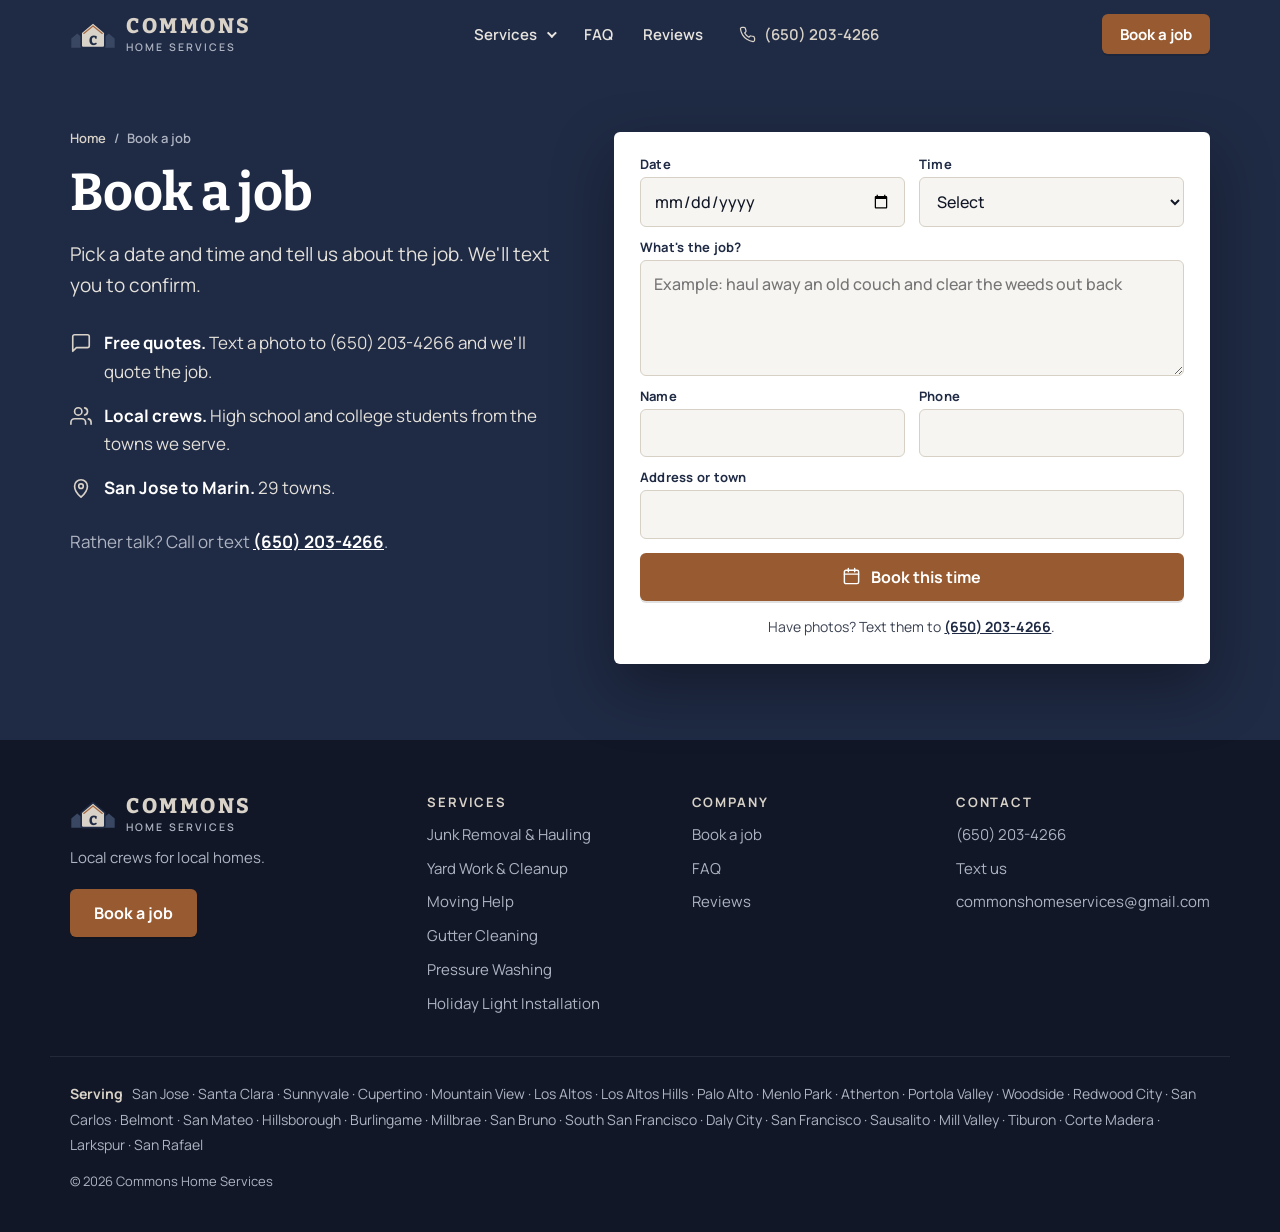
==== book.html @ 0aeca091 "Drop the East Bay line from the site Co-Authored-By: Claude Opus 5.5 <noreply@anthropic.com>" ====
<!doctype html>
<html lang="en">
<head>
<meta charset="utf-8">
<meta name="viewport" content="width=device-width, initial-scale=1">
<title>Book a Job | Commons Home Services</title>
<meta name="description" content="Book junk removal, yard work, moving help, gutter cleaning, pressure washing or holiday lights. Pick a date and time online.">
<link rel="canonical" href="https://commonshomeservices.com/book.html">
<link rel="icon" href="favicon.svg" type="image/svg+xml">
<meta property="og:type" content="website">
<meta property="og:title" content="Book a Job | Commons Home Services">
<meta property="og:description" content="Book junk removal, yard work, moving help, gutter cleaning, pressure washing or holiday lights. Pick a date and time online.">
<meta property="og:image" content="https://commonshomeservices.com/img/og.jpg">
<meta property="og:url" content="https://commonshomeservices.com/book.html">
<meta name="theme-color" content="#1F2A44">
<link rel="preconnect" href="https://fonts.googleapis.com">
<link rel="preconnect" href="https://fonts.gstatic.com" crossorigin>
<link rel="stylesheet" href="https://fonts.googleapis.com/css2?family=Bitter:wght@700;800&family=Manrope:wght@400;500;600;700&display=swap">
<link rel="stylesheet" href="styles.css">
<script>document.documentElement.classList.add('js');window.COMMONS={"web3forms_key": "7eeca234-f80f-404b-94c5-455190755da7", "booking_hours": [8, 18], "phone": "(650) 203-4266"};</script>
<script src="site.js" defer></script>
</head>
<body>
<a class="skip" href="#main">Skip to content</a>
<header class="site-header">
  <div class="wrap bar">
    <a class="brand" href="index.html" aria-label="Commons Home Services, home"><svg class="logo-mark" viewBox="0 0 140 100" aria-hidden="true"><path d="M4 90 L4 62 L22 47 L40 62 L40 90 Z M100 90 L100 62 L118 47 L136 62 L136 90 Z" fill="#3A4763"/><path d="M34 44 L70 14 L106 44 L106 84 Q106 90 100 90 L40 90 Q34 90 34 84 Z" fill="#D8D2C8" stroke="#1F2A44" stroke-width="5" stroke-linejoin="round"/><path d="M42 47 L70 24 L98 47" fill="none" stroke="#A8683E" stroke-width="3.5" stroke-linejoin="round" stroke-linecap="round"/><text x="70" y="83" text-anchor="middle" font-family="Bitter,Georgia,serif" font-weight="800" font-size="40" fill="#1F2A44">C</text></svg><span class="brand-text"><b>COMMONS</b><small>Home Services</small></span></a>
    <nav class="nav" id="nav" aria-label="Main">
      <div class="nav-drop">
        <button class="nav-link" aria-expanded="false" aria-controls="svc-menu">Services <span class="caret"></span></button>
        <div class="drop-menu" id="svc-menu"><a href="junk-removal.html"><svg class="ico" viewBox="0 0 24 24" fill="none" stroke="currentColor" stroke-width="1.8" stroke-linecap="round" stroke-linejoin="round" aria-hidden="true"><path d="M1 4h13v11H1zM14 8h4.5L22 11.5V15h-8z"/><circle cx="5.5" cy="17.5" r="2"/><circle cx="17.5" cy="17.5" r="2"/></svg>Junk Removal &amp; Hauling</a><a href="yard-work.html"><svg class="ico" viewBox="0 0 24 24" fill="none" stroke="currentColor" stroke-width="1.8" stroke-linecap="round" stroke-linejoin="round" aria-hidden="true"><path d="M11 20A7 7 0 0 1 4 13c0-5 4-9 16-9 0 12-4 16-9 16z"/><path d="M4 20c4-6 8-9 13-11"/></svg>Yard Work &amp; Cleanup</a><a href="moving-help.html"><svg class="ico" viewBox="0 0 24 24" fill="none" stroke="currentColor" stroke-width="1.8" stroke-linecap="round" stroke-linejoin="round" aria-hidden="true"><path d="M21 8 12 3 3 8v8l9 5 9-5z"/><path d="m3 8 9 5 9-5M12 13v8"/></svg>Moving Help</a><a href="gutter-cleaning.html"><svg class="ico" viewBox="0 0 24 24" fill="none" stroke="currentColor" stroke-width="1.8" stroke-linecap="round" stroke-linejoin="round" aria-hidden="true"><path d="M3 11 12 4l9 7"/><path d="M5 10v10h14V10"/><path d="M2 11h20"/></svg>Gutter Cleaning</a><a href="pressure-washing.html"><svg class="ico" viewBox="0 0 24 24" fill="none" stroke="currentColor" stroke-width="1.8" stroke-linecap="round" stroke-linejoin="round" aria-hidden="true"><path d="M12 3s6 6.5 6 11a6 6 0 0 1-12 0c0-4.5 6-11 6-11z"/></svg>Pressure Washing</a><a href="holiday-lights.html"><svg class="ico" viewBox="0 0 24 24" fill="none" stroke="currentColor" stroke-width="1.8" stroke-linecap="round" stroke-linejoin="round" aria-hidden="true"><path d="M2 5c5 4 15 4 20 0"/><path d="M6 7.5v2.5M12 8.5v2.5M18 7.5v2.5"/><path d="M5 12.5a1 1 0 0 0 2 0l-1-2.5zM11 13.5a1 1 0 0 0 2 0l-1-2.5zM17 12.5a1 1 0 0 0 2 0l-1-2.5z"/></svg>Holiday Light Installation</a></div>
      </div>
      <a class="nav-link" href="faq.html">FAQ</a>
      <a class="nav-link" href="index.html#reviews">Reviews</a>
      <a class="nav-link nav-phone" href="tel:+16502034266"><svg class="ico" viewBox="0 0 24 24" fill="none" stroke="currentColor" stroke-width="1.8" stroke-linecap="round" stroke-linejoin="round" aria-hidden="true"><path d="M22 16.9v3a2 2 0 0 1-2.2 2 19.8 19.8 0 0 1-8.6-3.1 19.5 19.5 0 0 1-6-6A19.8 19.8 0 0 1 2.1 4.2 2 2 0 0 1 4.1 2h3a2 2 0 0 1 2 1.7c.1.9.4 1.8.7 2.7a2 2 0 0 1-.5 2.1L8 9.8a16 16 0 0 0 6 6l1.3-1.3a2 2 0 0 1 2.1-.4c.9.3 1.8.6 2.7.7a2 2 0 0 1 1.7 2z"/></svg>(650) 203-4266</a>
    </nav>
    <div class="bar-actions">
      <a class="btn btn-primary btn-sm" href="book.html">Book a job</a>
      <button class="menu-btn" aria-label="Menu" aria-expanded="false" aria-controls="nav"><svg class="ico" viewBox="0 0 24 24" fill="none" stroke="currentColor" stroke-width="1.8" stroke-linecap="round" stroke-linejoin="round" aria-hidden="true"><path d="M3 6h18M3 12h18M3 18h18"/></svg></button>
    </div>
  </div>
</header>
<main id="main">

<section class="page-hero book-hero">
  <div class="wrap book-grid">
    <div class="reveal">
      <nav class="crumbs" aria-label="Breadcrumb"><a href="index.html">Home</a><span>/</span><span>Book a job</span></nav>
      <h1>Book a job</h1>
      <p class="lede">Pick a date and time and tell us about the job. We'll text you to confirm.</p>
      <ul class="book-points">
        <li><svg class="ico" viewBox="0 0 24 24" fill="none" stroke="currentColor" stroke-width="1.8" stroke-linecap="round" stroke-linejoin="round" aria-hidden="true"><path d="M21 15a2 2 0 0 1-2 2H7l-4 4V5a2 2 0 0 1 2-2h14a2 2 0 0 1 2 2z"/></svg><span><b>Free quotes.</b> Text a photo to (650) 203-4266 and we'll quote the job.</span></li>
        <li><svg class="ico" viewBox="0 0 24 24" fill="none" stroke="currentColor" stroke-width="1.8" stroke-linecap="round" stroke-linejoin="round" aria-hidden="true"><path d="M17 21v-2a4 4 0 0 0-4-4H5a4 4 0 0 0-4 4v2"/><circle cx="9" cy="7" r="4"/><path d="M23 21v-2a4 4 0 0 0-3-3.9M16 3.1a4 4 0 0 1 0 7.8"/></svg><span><b>Local crews.</b> High school and college students from the towns we serve.</span></li>
        <li><svg class="ico" viewBox="0 0 24 24" fill="none" stroke="currentColor" stroke-width="1.8" stroke-linecap="round" stroke-linejoin="round" aria-hidden="true"><path d="M12 22s7-6.2 7-12a7 7 0 0 0-14 0c0 5.8 7 12 7 12z"/><circle cx="12" cy="10" r="2.5"/></svg><span><b>San Jose to Marin.</b> 29 towns.</span></li>
      </ul>
      <p class="book-call">Rather talk? Call or text <a href="tel:+16502034266">(650) 203-4266</a>.</p>
    </div>
    <div class="hero-form reveal"><form class="book-form" novalidate>
  
  <input type="hidden" name="service" value="">
  <input type="checkbox" name="botcheck" class="hp" tabindex="-1" autocomplete="off" aria-hidden="true">
  <div class="row two">
    <label><span>Date</span><input type="date" name="date" required></label>
    <label><span>Time</span><select name="time" required><option value="">Select</option></select></label>
  </div>
  <label><span>What's the job?</span><textarea name="job" rows="4" required placeholder="Example: haul away an old couch and clear the weeds out back"></textarea></label>
  <div class="row two">
    <label><span>Name</span><input name="name" autocomplete="name" required></label>
    <label><span>Phone</span><input type="tel" name="phone" autocomplete="tel" inputmode="tel" required></label>
  </div>
  <label><span>Address or town</span><input name="address" autocomplete="street-address" required></label>
  <button class="btn btn-primary btn-block" type="submit"><svg class="ico" viewBox="0 0 24 24" fill="none" stroke="currentColor" stroke-width="1.8" stroke-linecap="round" stroke-linejoin="round" aria-hidden="true"><rect x="3" y="4" width="18" height="17" rx="2"/><path d="M3 9h18M8 2v4M16 2v4"/></svg>Book this time</button>
  <p class="form-note">Have photos? Text them to <a href="sms:+16502034266">(650) 203-4266</a>.</p>
  <div class="form-status" role="status" aria-live="polite"></div>
</form></div>
  </div>
</section>
</main>
<footer class="site-footer">
  <div class="wrap foot-grid">
    <div class="foot-brand">
      <a class="brand" href="index.html"><svg class="logo-mark" viewBox="0 0 140 100" aria-hidden="true"><path d="M4 90 L4 62 L22 47 L40 62 L40 90 Z M100 90 L100 62 L118 47 L136 62 L136 90 Z" fill="#3A4763"/><path d="M34 44 L70 14 L106 44 L106 84 Q106 90 100 90 L40 90 Q34 90 34 84 Z" fill="#D8D2C8" stroke="#1F2A44" stroke-width="5" stroke-linejoin="round"/><path d="M42 47 L70 24 L98 47" fill="none" stroke="#A8683E" stroke-width="3.5" stroke-linejoin="round" stroke-linecap="round"/><text x="70" y="83" text-anchor="middle" font-family="Bitter,Georgia,serif" font-weight="800" font-size="40" fill="#1F2A44">C</text></svg><span class="brand-text"><b>COMMONS</b><small>Home Services</small></span></a>
      <p>Local crews for local homes.</p>
      <a class="btn btn-primary" href="book.html">Book a job</a>
    </div>
    <div><h3>Services</h3><ul><li><a href="junk-removal.html">Junk Removal &amp; Hauling</a></li><li><a href="yard-work.html">Yard Work &amp; Cleanup</a></li><li><a href="moving-help.html">Moving Help</a></li><li><a href="gutter-cleaning.html">Gutter Cleaning</a></li><li><a href="pressure-washing.html">Pressure Washing</a></li><li><a href="holiday-lights.html">Holiday Light Installation</a></li></ul></div>
    <div><h3>Company</h3><ul><li><a href="book.html">Book a job</a></li><li><a href="faq.html">FAQ</a></li><li><a href="index.html#reviews">Reviews</a></li></ul></div>
    <div><h3>Contact</h3><ul><li><a href="tel:+16502034266">(650) 203-4266</a></li><li><a href="sms:+16502034266">Text us</a></li><li><a href="mailto:commonshomeservices@gmail.com">commonshomeservices@gmail.com</a></li></ul></div>
  </div>
  <div class="wrap foot-towns"><span>Serving</span> San Jose · Santa Clara · Sunnyvale · Cupertino · Mountain View · Los Altos · Los Altos Hills · Palo Alto · Menlo Park · Atherton · Portola Valley · Woodside · Redwood City · San Carlos · Belmont · San Mateo · Hillsborough · Burlingame · Millbrae · San Bruno · South San Francisco · Daly City · San Francisco · Sausalito · Mill Valley · Tiburon · Corte Madera · Larkspur · San Rafael</div>
  <div class="wrap foot-legal">© 2026 Commons Home Services</div>
</footer>
<nav class="dock" aria-label="Book or call">
  <a class="btn btn-primary" href="book.html"><svg class="ico" viewBox="0 0 24 24" fill="none" stroke="currentColor" stroke-width="1.8" stroke-linecap="round" stroke-linejoin="round" aria-hidden="true"><rect x="3" y="4" width="18" height="17" rx="2"/><path d="M3 9h18M8 2v4M16 2v4"/></svg>Book a job</a>
  <a class="btn btn-quiet" href="tel:+16502034266" aria-label="Call (650) 203-4266"><svg class="ico" viewBox="0 0 24 24" fill="none" stroke="currentColor" stroke-width="1.8" stroke-linecap="round" stroke-linejoin="round" aria-hidden="true"><path d="M22 16.9v3a2 2 0 0 1-2.2 2 19.8 19.8 0 0 1-8.6-3.1 19.5 19.5 0 0 1-6-6A19.8 19.8 0 0 1 2.1 4.2 2 2 0 0 1 4.1 2h3a2 2 0 0 1 2 1.7c.1.9.4 1.8.7 2.7a2 2 0 0 1-.5 2.1L8 9.8a16 16 0 0 0 6 6l1.3-1.3a2 2 0 0 1 2.1-.4c.9.3 1.8.6 2.7.7a2 2 0 0 1 1.7 2z"/></svg>Call</a>
</nav>
</body>
</html>
---- styles.css ----
/* Commons Home Services. Brand: navy #1F2A44, stone #D8D2C8, copper #A8683E, ink #111726.
   Copper is reserved for the booking button; everything else stays navy/stone/neutral. */
:root{
  --navy:#1F2A44; --navy-2:#283553; --slate:#3A4763; --stone:#D8D2C8; --stone-2:#EAE6DF;
  --copper:#A8683E; --cta:#985B31; --cta-hover:#844D27; --ink:#111726; --body:#3B4252;
  --mist:#AEB4C2; --paper:#F7F5F1; --line:#E3DED5; --white:#fff;
  --serif:"Bitter",Georgia,serif; --sans:"Manrope",system-ui,-apple-system,"Segoe UI",sans-serif;
  --r:6px; --shadow:0 1px 2px rgba(17,23,38,.06),0 8px 24px rgba(17,23,38,.08);
  --ease:cubic-bezier(.2,.7,.2,1);
}
*{box-sizing:border-box}
html{scroll-behavior:smooth;scroll-padding-top:84px}
body{margin:0;background:var(--paper);color:var(--ink);font:400 17px/1.65 var(--sans);-webkit-font-smoothing:antialiased;text-rendering:optimizeLegibility}
img{max-width:100%;display:block}
a{color:inherit}
h1,h2,h3{font-family:var(--serif);font-weight:700;line-height:1.15;margin:0;letter-spacing:-.01em}
h2{font-size:clamp(28px,4vw,40px);color:var(--navy)}
h3{font-size:19px}
p{margin:0}
.wrap{max-width:1180px;margin:0 auto;padding:0 20px}
.skip{position:absolute;left:-999px;top:8px;background:var(--white);padding:8px 12px;z-index:100}
.skip:focus{left:8px}
:focus-visible{outline:3px solid var(--copper);outline-offset:2px}
.eyebrow{font:700 12px/1 var(--sans);letter-spacing:.16em;text-transform:uppercase;color:var(--slate);margin-bottom:12px}
.center{text-align:center;margin-top:40px}
.ico{width:22px;height:22px;flex:none}

/* ---------- buttons ---------- */
.btn{white-space:nowrap;display:inline-flex;align-items:center;justify-content:center;gap:10px;min-height:48px;padding:0 22px;border-radius:var(--r);
  font:700 16px/1 var(--sans);text-decoration:none;border:2px solid transparent;cursor:pointer;
  transition:background .2s var(--ease),transform .2s var(--ease),box-shadow .2s var(--ease),border-color .2s}
.btn .ico{width:19px;height:19px}
.btn-primary{background:var(--cta);color:var(--white);box-shadow:0 2px 0 rgba(0,0,0,.12)}
.btn-primary:hover{background:var(--cta-hover);transform:translateY(-1px);box-shadow:0 6px 16px rgba(152,91,49,.35)}
.btn-primary:active{transform:none}
.btn-ghost{color:var(--white);border-color:rgba(255,255,255,.55)}
.btn-ghost:hover{background:rgba(255,255,255,.1);border-color:var(--white)}
.btn-outline{color:var(--navy);border-color:var(--navy);background:transparent}
.btn-outline:hover{background:var(--navy);color:var(--white)}
.btn-quiet{background:var(--navy-2);color:var(--white)}
.btn-sm{min-height:40px;padding:0 16px;font-size:15px}
.btn-lg{min-height:54px;padding:0 26px;font-size:17px}
.btn-block{width:100%}

/* ---------- header ---------- */
.site-header{position:sticky;top:0;z-index:50;background:var(--navy);transition:box-shadow .3s}
.site-header.scrolled{box-shadow:0 6px 20px rgba(0,0,0,.25)}
.bar{display:flex;align-items:center;justify-content:space-between;height:68px;gap:16px}
.brand{display:flex;align-items:center;gap:10px;text-decoration:none;color:var(--stone)}
.logo-mark{width:46px;height:33px;flex:none}
.brand-text b{display:block;font:800 21px/1 var(--serif);letter-spacing:.12em}
.brand-text small{display:block;font:600 10.5px/1 var(--sans);letter-spacing:.2em;text-transform:uppercase;color:var(--mist);margin-top:5px}
.nav{display:none}
.bar-actions{display:flex;align-items:center;gap:10px}
.menu-btn{display:grid;place-items:center;width:42px;height:42px;border-radius:var(--r);border:1px solid rgba(255,255,255,.25);background:transparent;color:var(--white);cursor:pointer}
.nav.open{display:flex;flex-direction:column;position:absolute;top:68px;left:0;right:0;background:var(--navy);padding:8px 20px 20px;border-top:1px solid rgba(255,255,255,.1);box-shadow:0 12px 24px rgba(0,0,0,.3)}
.nav-link{display:flex;align-items:center;gap:8px;color:#E8E5DF;text-decoration:none;font:600 15px/1 var(--sans);padding:14px 4px;background:none;border:0;cursor:pointer;width:100%;text-align:left}
.nav-link:hover{color:var(--white)}
.nav-phone .ico{width:17px;height:17px}
.caret{width:7px;height:7px;border-right:2px solid currentColor;border-bottom:2px solid currentColor;transform:rotate(45deg) translateY(-2px);margin-left:2px;transition:transform .2s}
.nav-drop{position:relative}
.drop-menu{display:none;padding:0 0 8px 8px}
.nav-drop.open .drop-menu{display:grid}
.nav-drop.open .caret{transform:rotate(-135deg) translateY(-1px)}
.drop-menu a{display:flex;align-items:center;gap:10px;color:#E8E5DF;text-decoration:none;font:500 15px/1.2 var(--sans);padding:10px 6px;border-radius:var(--r)}
.drop-menu a:hover{background:rgba(255,255,255,.08);color:var(--white)}
.drop-menu .ico{width:18px;height:18px;color:var(--stone)}

/* ---------- hero ---------- */
.hero{position:relative;color:var(--white);overflow:hidden;background:var(--navy)}
.hero-bg{position:absolute;inset:0}
.hero-bg img{position:absolute;inset:0;width:100%;height:100%;object-fit:cover;opacity:0;transform:scale(1.06);transition:opacity 1.4s ease}
.hero-bg img.on{opacity:1;animation:kb 9s linear forwards}
@keyframes kb{from{transform:scale(1.06)}to{transform:scale(1)}}
.hero::after{content:"";position:absolute;inset:0;background:linear-gradient(100deg,rgba(17,23,38,.94) 0%,rgba(31,42,68,.86) 45%,rgba(31,42,68,.55) 100%)}
.hero-grid{position:relative;z-index:1;display:grid;gap:36px;padding-top:48px;padding-bottom:56px}
.hero .eyebrow{color:#D9A47E}
.hero h1{font-size:clamp(36px,6vw,58px);color:var(--white);max-width:13em}
.hero .lede{font-size:19px;color:#E4E1DA;margin-top:18px;max-width:32em}
.hero-actions{display:flex;flex-wrap:wrap;gap:12px;margin-top:30px}

/* ---------- booking form ---------- */
.book-form{background:var(--white);color:var(--ink);border-radius:var(--r);padding:26px;box-shadow:0 24px 60px rgba(0,0,0,.35);display:grid;gap:14px}
.form-head h2{font-size:26px}
.form-head p{color:var(--body);font-size:15px;margin-top:6px}
.book-form label{display:grid;gap:6px}
.book-form label span{font:700 13px/1 var(--sans);color:var(--navy);letter-spacing:.02em}
.book-form input,.book-form select,.book-form textarea{width:100%;font:500 16px/1.4 var(--sans);color:var(--ink);background:var(--paper);border:1px solid #D6D0C5;border-radius:var(--r);padding:12px 13px;transition:border-color .2s,box-shadow .2s,background .2s}
.book-form textarea{resize:vertical;min-height:104px}
.book-form input:focus,.book-form select:focus,.book-form textarea:focus{outline:none;border-color:var(--navy);background:var(--white);box-shadow:0 0 0 3px rgba(31,42,68,.12)}
.book-form .invalid{border-color:#B3261E;background:#FFF7F6}
.row.two{display:grid;gap:14px;grid-template-columns:1fr 1fr}
.hp{position:absolute;left:-9999px;opacity:0}
.form-note{font-size:14px;color:var(--body);text-align:center}
.form-note a{color:var(--navy);font-weight:700}
.form-status:empty{display:none}
.form-status{border-radius:var(--r);padding:14px 16px;font-size:15px;line-height:1.5}
.form-status.ok{background:#EAF3EC;color:#1E4D2B;border:1px solid #BFD9C6}
.form-status.err{background:#FBEFEE;color:#7A1E17;border:1px solid #EBC3BF}
.form-status a{font-weight:700;color:inherit}
.book-form.sent > :not(.form-status):not(.form-head){display:none}
.book-form button[disabled]{opacity:.7;cursor:progress}

/* ---------- trust bar ---------- */
.trust{background:var(--navy-2);color:#E8E5DF;border-top:1px solid rgba(255,255,255,.08)}
.trust-list{list-style:none;margin:0 auto;display:grid;grid-template-columns:1fr 1fr;gap:14px 20px;padding-top:20px;padding-bottom:20px}
.trust-list li{display:flex;align-items:center;gap:10px;font:600 15px/1.3 var(--sans)}
.trust-list .ico{color:var(--stone)}

/* ---------- sections ---------- */
.sec{padding:72px 0}
.sec-alt{background:var(--white);border-top:1px solid var(--line);border-bottom:1px solid var(--line)}
.sec-head{margin-bottom:36px;display:flex;flex-direction:column}
.link-arrow{display:inline-flex;align-items:center;gap:6px;margin-top:14px;font-weight:700;color:var(--navy);text-decoration:none}
.link-arrow .arr,.more .arr{width:18px;height:18px;transition:transform .25s var(--ease)}
.link-arrow:hover .arr{transform:translateX(4px)}

/* services */
.svc-grid{display:grid;gap:16px}
.svc-card{position:relative;display:flex;flex-direction:column;gap:10px;background:var(--white);border:1px solid var(--line);border-radius:var(--r);padding:26px;text-decoration:none;transition:transform .3s var(--ease),box-shadow .3s var(--ease),border-color .3s}
.svc-card::before{content:"";position:absolute;left:0;top:0;bottom:0;width:3px;background:var(--navy);transform:scaleY(0);transform-origin:top;transition:transform .35s var(--ease);border-radius:var(--r) 0 0 var(--r)}
.svc-card:hover{transform:translateY(-4px);box-shadow:var(--shadow);border-color:#D3CCBF}
.svc-card:hover::before{transform:scaleY(1)}
.svc-ico{display:grid;place-items:center;width:48px;height:48px;border-radius:var(--r);background:var(--stone-2);color:var(--navy);margin-bottom:4px}
.svc-ico .ico{width:24px;height:24px}
.svc-card h3{color:var(--navy);font-size:20px}
.svc-card p{color:var(--body);font-size:15.5px;flex:1}
.more{display:inline-flex;align-items:center;gap:6px;font:700 14px/1 var(--sans);color:var(--navy);margin-top:6px}
.svc-card:hover .more .arr{transform:translateX(4px)}
.dont-line{margin-top:24px;font-size:15px;color:var(--body);padding:14px 18px;background:var(--white);border:1px solid var(--line);border-radius:var(--r)}
.dont-line strong{color:var(--navy)}

/* steps */
.steps{list-style:none;margin:0;padding:0;display:grid;gap:16px}
.steps li{position:relative;background:var(--paper);border:1px solid var(--line);border-radius:var(--r);padding:26px}
.steps .ico{width:28px;height:28px;color:var(--navy)}
.step-n{position:absolute;top:20px;right:22px;font:800 40px/1 var(--serif);color:var(--stone)}
.steps h3{color:var(--navy);margin:16px 0 6px}
.steps p{color:var(--body);font-size:15.5px}

/* carousel */
.carousel{position:relative}
.track{display:flex;gap:16px;overflow-x:auto;scroll-snap-type:x mandatory;scroll-behavior:smooth;scrollbar-width:none;-webkit-overflow-scrolling:touch;outline:none}
.track::-webkit-scrollbar{display:none}
.slide{flex:0 0 86%;margin:0;scroll-snap-align:start;background:var(--white);border:1px solid var(--line);border-radius:var(--r);overflow:hidden}
.slide img{width:100%;height:auto;aspect-ratio:4/3;object-fit:cover;transition:transform .8s var(--ease)}
.slide:hover img{transform:scale(1.03)}
.slide figcaption{padding:12px 16px;font:600 14px/1.3 var(--sans);color:var(--slate)}
.carousel.fits .car-ctrl{display:none}
.car-ctrl{display:flex;align-items:center;justify-content:center;gap:16px;margin-top:20px}
.car-btn{display:grid;place-items:center;width:44px;height:44px;border-radius:50%;border:1px solid var(--line);background:var(--white);color:var(--navy);cursor:pointer;transition:background .2s,color .2s}
.car-btn svg{width:20px;height:20px}
.car-btn:hover{background:var(--navy);color:var(--white)}
.dots{display:flex;gap:8px}
.dots button{width:8px;height:8px;border-radius:999px;border:0;padding:0;background:#CFC8BC;cursor:pointer;transition:width .3s var(--ease),background .3s}
.dots button.on{width:26px;background:var(--navy)}

/* about */
.about{background:var(--stone)}
.about-grid{display:grid;gap:20px}
.about p{font-size:18px;color:#2A3142}
.about p + p{margin-top:14px}

/* area */
.area{padding:72px 0 64px}
.area .sec-head{margin-bottom:28px}
.marquee{overflow:hidden;border-top:1px solid var(--line);border-bottom:1px solid var(--line);background:var(--white);padding:18px 0}
.marquee-track{display:flex;width:max-content;animation:marq 105s linear infinite}
.marquee:hover .marquee-track{animation-play-state:paused}
.marquee span{font:700 clamp(22px,3vw,32px)/1 var(--serif);color:var(--navy);padding:0 26px;white-space:nowrap;display:flex;align-items:center}
.marquee span::after{content:"";width:8px;height:8px;background:var(--copper);border-radius:50%;margin-left:52px}
@keyframes marq{to{transform:translateX(-50%)}}
.town-list{list-style:none;display:grid;grid-template-columns:1fr 1fr;gap:10px 20px;margin-top:28px}
.town-list li{display:flex;align-items:center;gap:8px;font-weight:600;font-size:15px;color:var(--navy)}
.town-list .ico{width:17px;height:17px;color:var(--slate)}

/* faq */
.faq{display:grid;gap:10px}
.faq details{background:var(--white);border:1px solid var(--line);border-radius:var(--r);overflow:hidden}
.sec-alt .faq details{background:var(--paper)}
.faq summary{list-style:none;cursor:pointer;display:flex;justify-content:space-between;align-items:center;gap:16px;padding:18px 20px;font:700 16.5px/1.35 var(--sans);color:var(--navy)}
.faq summary::-webkit-details-marker{display:none}
.plus{position:relative;width:14px;height:14px;flex:none}
.plus::before,.plus::after{content:"";position:absolute;left:0;top:6px;width:14px;height:2px;background:var(--navy);transition:transform .3s var(--ease)}
.plus::after{transform:rotate(90deg)}
details[open] .plus::after{transform:rotate(0)}
.faq details p{padding:0 20px 18px;color:var(--body)}
.faq-page{display:grid;gap:48px;max-width:860px}
.faq-group h2{font-size:26px;margin-bottom:16px}

/* cta band */
.cta-band{background:var(--navy);color:var(--white);padding:56px 0;position:relative;overflow:hidden}
.cta-band::before{content:"";position:absolute;right:-80px;top:-120px;width:360px;height:360px;border-radius:50%;border:60px solid rgba(216,210,200,.06)}
.cta-inner{position:relative;display:grid;gap:24px}
.cta-band h2{color:var(--white)}
.cta-band p{color:#D5D2CB;margin-top:8px;font-size:18px}
.cta-actions{display:flex;flex-direction:column;align-items:flex-start;gap:12px}
.cta-phone{color:var(--stone);font-weight:600;text-decoration:none}
.cta-phone:hover{text-decoration:underline}

/* reviews */
.reviews{background:var(--white);border-top:1px solid var(--line);padding:48px 0}
.reviews-inner{display:grid;gap:20px;align-items:center}
.reviews h2{font-size:28px}
.reviews p{color:var(--body);margin-top:4px}
.r-badge{display:grid;place-items:center;width:52px;height:52px;border-radius:50%;background:var(--stone-2);color:var(--navy)}
.r-badge .ico{width:24px;height:24px}

/* page hero (service / book / faq) */
.page-hero{background:var(--navy);color:var(--white);padding:44px 0 56px}
.page-hero-grid{display:grid;gap:28px;align-items:center}
.page-hero h1{font-size:clamp(34px,5vw,52px);color:var(--white);max-width:14em}
.page-hero .lede{font-size:19px;color:#E4E1DA;margin-top:16px;max-width:34em}
.page-hero .lede a{color:var(--white)}
.crumbs{display:flex;flex-wrap:wrap;gap:8px;font:600 13px/1 var(--sans);color:var(--mist);margin-bottom:18px}
.crumbs a{color:var(--stone);text-decoration:none}
.crumbs a:hover{text-decoration:underline}
.page-hero-ico{display:none}
.big-ico{width:200px;height:200px;color:rgba(216,210,200,.22);stroke-width:1}
.season{display:inline-flex;align-items:center;gap:10px;margin-top:22px;background:rgba(168,104,62,.18);border:1px solid rgba(217,164,126,.45);color:#F1D7C3;padding:10px 14px;border-radius:var(--r);font-weight:600;font-size:15px}
.incl-grid{display:grid;gap:28px;align-items:start}
.checks{list-style:none;margin:20px 0 0;padding:0;display:grid;gap:12px}
.checks li{display:flex;align-items:center;gap:12px;font-weight:600;color:var(--ink)}
.checks .ico{width:22px;height:22px;padding:3px;border-radius:50%;background:var(--navy);color:var(--white);stroke-width:2.6}
.dont-box{background:var(--white);border:1px solid var(--line);border-radius:var(--r);padding:24px}
.dont-box h3{color:var(--navy);margin-bottom:14px}
.dont-box ul{list-style:none;margin:0;padding:0;display:grid;gap:10px}
.dont-box li{display:flex;align-items:center;gap:10px;color:var(--body)}
.dont-box .ico{width:18px;height:18px;color:#9A3B30}
.other-svc{padding-top:56px}
.other-svc h2{font-size:24px;margin-bottom:18px}
.other-grid{display:grid;grid-template-columns:1fr;gap:10px}
.other-grid a{display:flex;align-items:center;gap:12px;padding:16px 18px;background:var(--white);border:1px solid var(--line);border-radius:var(--r);text-decoration:none;font-weight:700;color:var(--navy);transition:border-color .2s,transform .25s var(--ease)}
.other-grid a:hover{border-color:var(--navy);transform:translateY(-2px)}

/* book page */
.book-hero{padding-bottom:72px}
.book-grid{display:grid;gap:32px;align-items:start}
.book-points{list-style:none;padding:0;margin:28px 0 0;display:grid;gap:16px}
.book-points li{display:flex;gap:12px;color:#E4E1DA}
.book-points .ico{color:var(--stone);margin-top:3px}
.book-points b{color:var(--white)}
.book-call{margin-top:26px;color:var(--mist)}
.book-call a{color:var(--white);font-weight:700}

/* footer */
.site-footer{background:var(--ink);color:var(--mist);padding:56px 0 110px;font-size:15px}
.foot-grid{display:grid;gap:32px}
.foot-brand p{margin:14px 0 18px;color:var(--mist)}
.site-footer h3{font:700 13px/1 var(--sans);letter-spacing:.14em;text-transform:uppercase;color:var(--stone);margin-bottom:14px}
.site-footer ul{list-style:none;margin:0;padding:0;display:grid;gap:9px}
.site-footer a{text-decoration:none}
.site-footer ul a:hover{color:var(--white)}
.foot-towns{margin-top:40px;padding-top:24px;border-top:1px solid rgba(255,255,255,.08);font-size:14px;line-height:1.8}
.foot-towns span{color:var(--stone);font-weight:700;margin-right:6px}
.foot-legal{margin-top:14px;font-size:13px}

@media (max-width:400px){
  .logo-mark{width:38px;height:27px}
  .brand-text b{font-size:17px}
  .brand-text small{font-size:9px;letter-spacing:.16em}
  .bar-actions .btn-sm{padding:0 12px;font-size:14px}
}

/* mobile dock */
.dock{position:fixed;left:0;right:0;bottom:0;z-index:60;display:grid;grid-template-columns:1.6fr 1fr;gap:10px;padding:10px 14px calc(10px + env(safe-area-inset-bottom));background:rgba(17,23,38,.97);backdrop-filter:blur(8px);transform:translateY(110%);transition:transform .35s var(--ease)}
.dock.show{transform:none}
.dock .btn{min-height:50px}

/* scroll reveal: only hides when JS is running, so the page is never blank without it */
.js .reveal{opacity:0;transform:translateY(22px);transition:opacity .7s var(--ease),transform .7s var(--ease)}
.js .reveal.in{opacity:1;transform:none}

@media (min-width:640px){
  .trust-list{grid-template-columns:repeat(4,auto);justify-content:space-between}
  .svc-grid{grid-template-columns:1fr 1fr}
  .steps{grid-template-columns:repeat(3,1fr)}
  .slide{flex-basis:calc(50% - 8px)}
  .town-list{grid-template-columns:repeat(3,1fr)}
  .other-grid{grid-template-columns:1fr 1fr}
  .reviews-inner{grid-template-columns:auto 1fr auto}
  .foot-grid{grid-template-columns:1.4fr 1fr 1fr 1fr}
  .cta-inner{grid-template-columns:1fr auto;align-items:center}
  .cta-actions{align-items:flex-end}
}
@media (min-width:980px){
  .nav{display:flex;align-items:center;gap:6px}
  .nav-link{width:auto;padding:10px 12px}
  .nav-phone{margin-left:6px;color:var(--stone)}
  .menu-btn{display:none}
  .drop-menu{position:absolute;top:calc(100% + 10px);left:0;min-width:280px;background:var(--white);border-radius:var(--r);box-shadow:var(--shadow);padding:8px;display:grid;opacity:0;visibility:hidden;transform:translateY(-6px);transition:opacity .2s,transform .2s var(--ease),visibility .2s}
  .nav-drop:hover .drop-menu,.nav-drop.open .drop-menu,.nav-drop:focus-within .drop-menu{opacity:1;visibility:visible;transform:none}
  .drop-menu a{color:var(--navy)}
  .drop-menu a:hover{background:var(--paper);color:var(--navy)}
  .drop-menu .ico{color:var(--slate)}
  .hero-grid{grid-template-columns:1.15fr .85fr;align-items:center;gap:56px;padding-top:72px;padding-bottom:88px}
  .svc-grid{grid-template-columns:repeat(3,1fr)}
  .slide{flex-basis:calc(33.333% - 11px)}
  .carousel[data-count="2"] .slide{flex-basis:calc(50% - 8px)}
  .about-grid{grid-template-columns:.8fr 1.2fr;gap:56px;align-items:start}
  .town-list{grid-template-columns:repeat(5,1fr)}
  .faq-wrap{display:grid;grid-template-columns:.8fr 1.2fr;gap:56px;align-items:start}
  .faq-wrap .sec-head{position:sticky;top:100px}
  .page-hero{padding:64px 0 76px}
  .page-hero-grid{grid-template-columns:1fr auto}
  .page-hero-ico{display:block}
  .incl-grid{grid-template-columns:1.2fr .8fr;gap:56px}
  .other-grid{grid-template-columns:repeat(5,1fr)}
  .other-grid a{flex-direction:column;align-items:flex-start;font-size:15px}
  .book-grid{grid-template-columns:.9fr 1.1fr;gap:56px}
  .sec{padding:96px 0}
  .dock{display:none}
  .site-footer{padding-bottom:40px}
}
@media (prefers-reduced-motion:reduce){
  html{scroll-behavior:auto}
  *,*::before,*::after{animation:none!important;transition:none!important}
  .js .reveal{opacity:1;transform:none}
  .marquee-track{flex-wrap:wrap;width:auto}
}
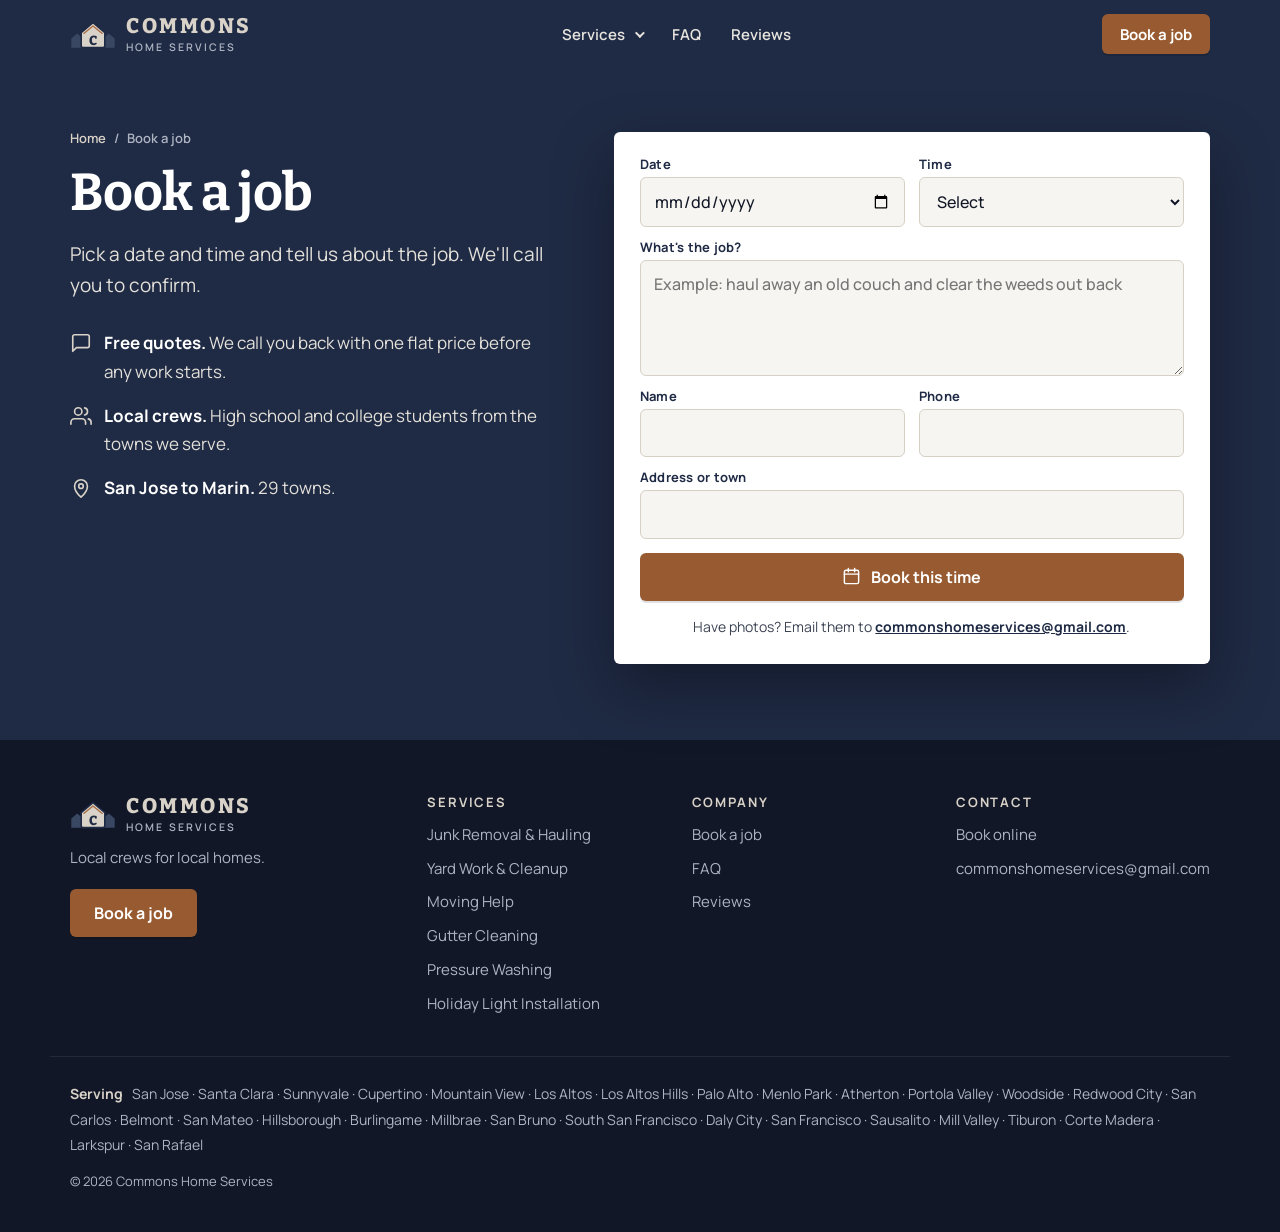
==== commit 59cb162a: "Take the phone number off the site; the booking form is the intake Will calls every customer back. E" ====
--- a/book.html
+++ b/book.html
@@ -17,7 +17,7 @@
 <link rel="preconnect" href="https://fonts.gstatic.com" crossorigin>
 <link rel="stylesheet" href="https://fonts.googleapis.com/css2?family=Bitter:wght@700;800&family=Manrope:wght@400;500;600;700&display=swap">
 <link rel="stylesheet" href="styles.css">
-<script>document.documentElement.classList.add('js');window.COMMONS={"web3forms_key": "7eeca234-f80f-404b-94c5-455190755da7", "booking_hours": [8, 18], "phone": "(650) 203-4266"};</script>
+<script>document.documentElement.classList.add('js');window.COMMONS={"web3forms_key": "7eeca234-f80f-404b-94c5-455190755da7", "booking_hours": [8, 18], "email": "commonshomeservices@gmail.com"};</script>
 <script src="site.js" defer></script>
 </head>
 <body>
@@ -32,7 +32,6 @@
       </div>
       <a class="nav-link" href="faq.html">FAQ</a>
       <a class="nav-link" href="index.html#reviews">Reviews</a>
-      <a class="nav-link nav-phone" href="tel:+16502034266"><svg class="ico" viewBox="0 0 24 24" fill="none" stroke="currentColor" stroke-width="1.8" stroke-linecap="round" stroke-linejoin="round" aria-hidden="true"><path d="M22 16.9v3a2 2 0 0 1-2.2 2 19.8 19.8 0 0 1-8.6-3.1 19.5 19.5 0 0 1-6-6A19.8 19.8 0 0 1 2.1 4.2 2 2 0 0 1 4.1 2h3a2 2 0 0 1 2 1.7c.1.9.4 1.8.7 2.7a2 2 0 0 1-.5 2.1L8 9.8a16 16 0 0 0 6 6l1.3-1.3a2 2 0 0 1 2.1-.4c.9.3 1.8.6 2.7.7a2 2 0 0 1 1.7 2z"/></svg>(650) 203-4266</a>
     </nav>
     <div class="bar-actions">
       <a class="btn btn-primary btn-sm" href="book.html">Book a job</a>
@@ -47,13 +46,12 @@
     <div class="reveal">
       <nav class="crumbs" aria-label="Breadcrumb"><a href="index.html">Home</a><span>/</span><span>Book a job</span></nav>
       <h1>Book a job</h1>
-      <p class="lede">Pick a date and time and tell us about the job. We'll text you to confirm.</p>
+      <p class="lede">Pick a date and time and tell us about the job. We'll call you to confirm.</p>
       <ul class="book-points">
-        <li><svg class="ico" viewBox="0 0 24 24" fill="none" stroke="currentColor" stroke-width="1.8" stroke-linecap="round" stroke-linejoin="round" aria-hidden="true"><path d="M21 15a2 2 0 0 1-2 2H7l-4 4V5a2 2 0 0 1 2-2h14a2 2 0 0 1 2 2z"/></svg><span><b>Free quotes.</b> Text a photo to (650) 203-4266 and we'll quote the job.</span></li>
+        <li><svg class="ico" viewBox="0 0 24 24" fill="none" stroke="currentColor" stroke-width="1.8" stroke-linecap="round" stroke-linejoin="round" aria-hidden="true"><path d="M21 15a2 2 0 0 1-2 2H7l-4 4V5a2 2 0 0 1 2-2h14a2 2 0 0 1 2 2z"/></svg><span><b>Free quotes.</b> We call you back with one flat price before any work starts.</span></li>
         <li><svg class="ico" viewBox="0 0 24 24" fill="none" stroke="currentColor" stroke-width="1.8" stroke-linecap="round" stroke-linejoin="round" aria-hidden="true"><path d="M17 21v-2a4 4 0 0 0-4-4H5a4 4 0 0 0-4 4v2"/><circle cx="9" cy="7" r="4"/><path d="M23 21v-2a4 4 0 0 0-3-3.9M16 3.1a4 4 0 0 1 0 7.8"/></svg><span><b>Local crews.</b> High school and college students from the towns we serve.</span></li>
         <li><svg class="ico" viewBox="0 0 24 24" fill="none" stroke="currentColor" stroke-width="1.8" stroke-linecap="round" stroke-linejoin="round" aria-hidden="true"><path d="M12 22s7-6.2 7-12a7 7 0 0 0-14 0c0 5.8 7 12 7 12z"/><circle cx="12" cy="10" r="2.5"/></svg><span><b>San Jose to Marin.</b> 29 towns.</span></li>
       </ul>
-      <p class="book-call">Rather talk? Call or text <a href="tel:+16502034266">(650) 203-4266</a>.</p>
     </div>
     <div class="hero-form reveal"><form class="book-form" novalidate>
   
@@ -70,7 +68,7 @@
   </div>
   <label><span>Address or town</span><input name="address" autocomplete="street-address" required></label>
   <button class="btn btn-primary btn-block" type="submit"><svg class="ico" viewBox="0 0 24 24" fill="none" stroke="currentColor" stroke-width="1.8" stroke-linecap="round" stroke-linejoin="round" aria-hidden="true"><rect x="3" y="4" width="18" height="17" rx="2"/><path d="M3 9h18M8 2v4M16 2v4"/></svg>Book this time</button>
-  <p class="form-note">Have photos? Text them to <a href="sms:+16502034266">(650) 203-4266</a>.</p>
+  <p class="form-note">Have photos? Email them to <a href="mailto:commonshomeservices@gmail.com">commonshomeservices@gmail.com</a>.</p>
   <div class="form-status" role="status" aria-live="polite"></div>
 </form></div>
   </div>
@@ -85,14 +83,13 @@
     </div>
     <div><h3>Services</h3><ul><li><a href="junk-removal.html">Junk Removal &amp; Hauling</a></li><li><a href="yard-work.html">Yard Work &amp; Cleanup</a></li><li><a href="moving-help.html">Moving Help</a></li><li><a href="gutter-cleaning.html">Gutter Cleaning</a></li><li><a href="pressure-washing.html">Pressure Washing</a></li><li><a href="holiday-lights.html">Holiday Light Installation</a></li></ul></div>
     <div><h3>Company</h3><ul><li><a href="book.html">Book a job</a></li><li><a href="faq.html">FAQ</a></li><li><a href="index.html#reviews">Reviews</a></li></ul></div>
-    <div><h3>Contact</h3><ul><li><a href="tel:+16502034266">(650) 203-4266</a></li><li><a href="sms:+16502034266">Text us</a></li><li><a href="mailto:commonshomeservices@gmail.com">commonshomeservices@gmail.com</a></li></ul></div>
+    <div><h3>Contact</h3><ul><li><a href="book.html">Book online</a></li><li><a href="mailto:commonshomeservices@gmail.com">commonshomeservices@gmail.com</a></li></ul></div>
   </div>
   <div class="wrap foot-towns"><span>Serving</span> San Jose · Santa Clara · Sunnyvale · Cupertino · Mountain View · Los Altos · Los Altos Hills · Palo Alto · Menlo Park · Atherton · Portola Valley · Woodside · Redwood City · San Carlos · Belmont · San Mateo · Hillsborough · Burlingame · Millbrae · San Bruno · South San Francisco · Daly City · San Francisco · Sausalito · Mill Valley · Tiburon · Corte Madera · Larkspur · San Rafael</div>
   <div class="wrap foot-legal">© 2026 Commons Home Services</div>
 </footer>
-<nav class="dock" aria-label="Book or call">
+<nav class="dock" aria-label="Book a job">
   <a class="btn btn-primary" href="book.html"><svg class="ico" viewBox="0 0 24 24" fill="none" stroke="currentColor" stroke-width="1.8" stroke-linecap="round" stroke-linejoin="round" aria-hidden="true"><rect x="3" y="4" width="18" height="17" rx="2"/><path d="M3 9h18M8 2v4M16 2v4"/></svg>Book a job</a>
-  <a class="btn btn-quiet" href="tel:+16502034266" aria-label="Call (650) 203-4266"><svg class="ico" viewBox="0 0 24 24" fill="none" stroke="currentColor" stroke-width="1.8" stroke-linecap="round" stroke-linejoin="round" aria-hidden="true"><path d="M22 16.9v3a2 2 0 0 1-2.2 2 19.8 19.8 0 0 1-8.6-3.1 19.5 19.5 0 0 1-6-6A19.8 19.8 0 0 1 2.1 4.2 2 2 0 0 1 4.1 2h3a2 2 0 0 1 2 1.7c.1.9.4 1.8.7 2.7a2 2 0 0 1-.5 2.1L8 9.8a16 16 0 0 0 6 6l1.3-1.3a2 2 0 0 1 2.1-.4c.9.3 1.8.6 2.7.7a2 2 0 0 1 1.7 2z"/></svg>Call</a>
 </nav>
 </body>
 </html>
--- a/styles.css
+++ b/styles.css
@@ -56,7 +56,6 @@
 .nav.open{display:flex;flex-direction:column;position:absolute;top:68px;left:0;right:0;background:var(--navy);padding:8px 20px 20px;border-top:1px solid rgba(255,255,255,.1);box-shadow:0 12px 24px rgba(0,0,0,.3)}
 .nav-link{display:flex;align-items:center;gap:8px;color:#E8E5DF;text-decoration:none;font:600 15px/1 var(--sans);padding:14px 4px;background:none;border:0;cursor:pointer;width:100%;text-align:left}
 .nav-link:hover{color:var(--white)}
-.nav-phone .ico{width:17px;height:17px}
 .caret{width:7px;height:7px;border-right:2px solid currentColor;border-bottom:2px solid currentColor;transform:rotate(45deg) translateY(-2px);margin-left:2px;transition:transform .2s}
 .nav-drop{position:relative}
 .drop-menu{display:none;padding:0 0 8px 8px}
@@ -195,8 +194,6 @@
 .cta-band h2{color:var(--white)}
 .cta-band p{color:#D5D2CB;margin-top:8px;font-size:18px}
 .cta-actions{display:flex;flex-direction:column;align-items:flex-start;gap:12px}
-.cta-phone{color:var(--stone);font-weight:600;text-decoration:none}
-.cta-phone:hover{text-decoration:underline}
 
 /* reviews */
 .reviews{background:var(--white);border-top:1px solid var(--line);padding:48px 0}
@@ -240,8 +237,6 @@
 .book-points li{display:flex;gap:12px;color:#E4E1DA}
 .book-points .ico{color:var(--stone);margin-top:3px}
 .book-points b{color:var(--white)}
-.book-call{margin-top:26px;color:var(--mist)}
-.book-call a{color:var(--white);font-weight:700}
 
 /* footer */
 .site-footer{background:var(--ink);color:var(--mist);padding:56px 0 110px;font-size:15px}
@@ -263,7 +258,7 @@
 }
 
 /* mobile dock */
-.dock{position:fixed;left:0;right:0;bottom:0;z-index:60;display:grid;grid-template-columns:1.6fr 1fr;gap:10px;padding:10px 14px calc(10px + env(safe-area-inset-bottom));background:rgba(17,23,38,.97);backdrop-filter:blur(8px);transform:translateY(110%);transition:transform .35s var(--ease)}
+.dock{position:fixed;left:0;right:0;bottom:0;z-index:60;display:grid;grid-template-columns:1fr;gap:10px;padding:10px 14px calc(10px + env(safe-area-inset-bottom));background:rgba(17,23,38,.97);backdrop-filter:blur(8px);transform:translateY(110%);transition:transform .35s var(--ease)}
 .dock.show{transform:none}
 .dock .btn{min-height:50px}
 
@@ -286,7 +281,6 @@
 @media (min-width:980px){
   .nav{display:flex;align-items:center;gap:6px}
   .nav-link{width:auto;padding:10px 12px}
-  .nav-phone{margin-left:6px;color:var(--stone)}
   .menu-btn{display:none}
   .drop-menu{position:absolute;top:calc(100% + 10px);left:0;min-width:280px;background:var(--white);border-radius:var(--r);box-shadow:var(--shadow);padding:8px;display:grid;opacity:0;visibility:hidden;transform:translateY(-6px);transition:opacity .2s,transform .2s var(--ease),visibility .2s}
   .nav-drop:hover .drop-menu,.nav-drop.open .drop-menu,.nav-drop:focus-within .drop-menu{opacity:1;visibility:visible;transform:none}
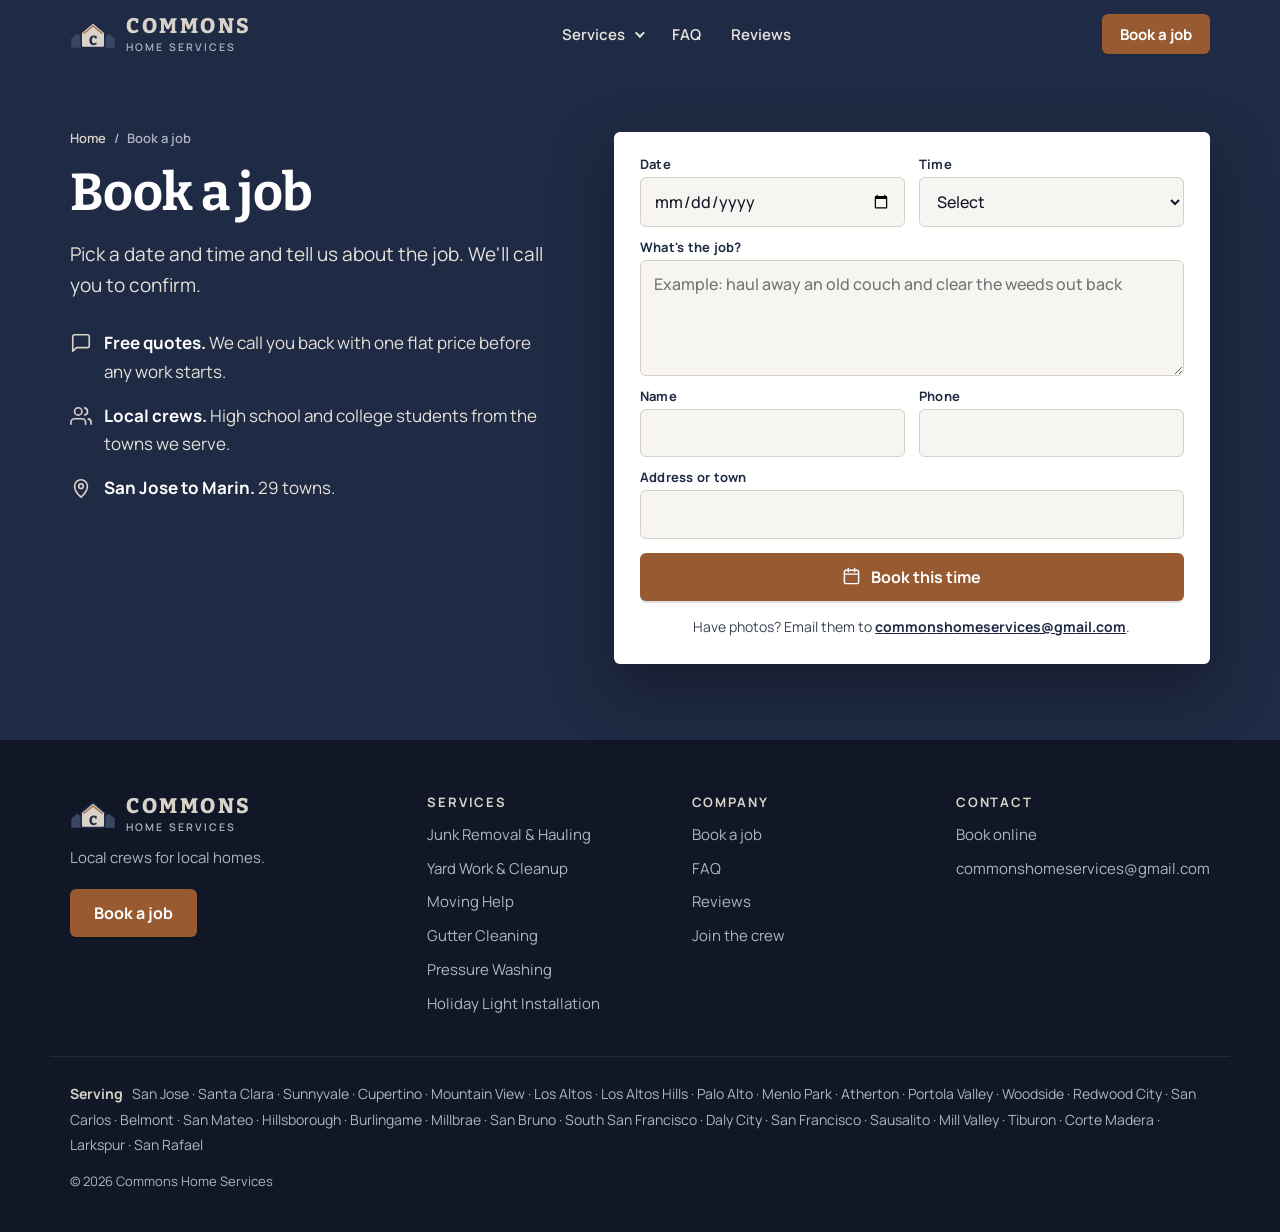
==== commit 18529105: "Crew form: stop the booking script from grabbing it The crew form carried the booking form's class f" ====
--- a/book.html
+++ b/book.html
@@ -53,7 +53,7 @@
         <li><svg class="ico" viewBox="0 0 24 24" fill="none" stroke="currentColor" stroke-width="1.8" stroke-linecap="round" stroke-linejoin="round" aria-hidden="true"><path d="M12 22s7-6.2 7-12a7 7 0 0 0-14 0c0 5.8 7 12 7 12z"/><circle cx="12" cy="10" r="2.5"/></svg><span><b>San Jose to Marin.</b> 29 towns.</span></li>
       </ul>
     </div>
-    <div class="hero-form reveal"><form class="book-form" novalidate>
+    <div class="hero-form reveal"><form class="form-card book-form" novalidate>
   
   <input type="hidden" name="service" value="">
   <input type="checkbox" name="botcheck" class="hp" tabindex="-1" autocomplete="off" aria-hidden="true">
@@ -82,7 +82,7 @@
       <a class="btn btn-primary" href="book.html">Book a job</a>
     </div>
     <div><h3>Services</h3><ul><li><a href="junk-removal.html">Junk Removal &amp; Hauling</a></li><li><a href="yard-work.html">Yard Work &amp; Cleanup</a></li><li><a href="moving-help.html">Moving Help</a></li><li><a href="gutter-cleaning.html">Gutter Cleaning</a></li><li><a href="pressure-washing.html">Pressure Washing</a></li><li><a href="holiday-lights.html">Holiday Light Installation</a></li></ul></div>
-    <div><h3>Company</h3><ul><li><a href="book.html">Book a job</a></li><li><a href="faq.html">FAQ</a></li><li><a href="index.html#reviews">Reviews</a></li></ul></div>
+    <div><h3>Company</h3><ul><li><a href="book.html">Book a job</a></li><li><a href="faq.html">FAQ</a></li><li><a href="index.html#reviews">Reviews</a></li><li><a href="crew.html">Join the crew</a></li></ul></div>
     <div><h3>Contact</h3><ul><li><a href="book.html">Book online</a></li><li><a href="mailto:commonshomeservices@gmail.com">commonshomeservices@gmail.com</a></li></ul></div>
   </div>
   <div class="wrap foot-towns"><span>Serving</span> San Jose · Santa Clara · Sunnyvale · Cupertino · Mountain View · Los Altos · Los Altos Hills · Palo Alto · Menlo Park · Atherton · Portola Valley · Woodside · Redwood City · San Carlos · Belmont · San Mateo · Hillsborough · Burlingame · Millbrae · San Bruno · South San Francisco · Daly City · San Francisco · Sausalito · Mill Valley · Tiburon · Corte Madera · Larkspur · San Rafael</div>
--- a/styles.css
+++ b/styles.css
@@ -79,15 +79,15 @@
 .hero-actions{display:flex;flex-wrap:wrap;gap:12px;margin-top:30px}
 
 /* ---------- booking form ---------- */
-.book-form{background:var(--white);color:var(--ink);border-radius:var(--r);padding:26px;box-shadow:0 24px 60px rgba(0,0,0,.35);display:grid;gap:14px}
+.form-card{background:var(--white);color:var(--ink);border-radius:var(--r);padding:26px;box-shadow:0 24px 60px rgba(0,0,0,.35);display:grid;gap:14px}
 .form-head h2{font-size:26px}
 .form-head p{color:var(--body);font-size:15px;margin-top:6px}
-.book-form label{display:grid;gap:6px}
-.book-form label span{font:700 13px/1 var(--sans);color:var(--navy);letter-spacing:.02em}
-.book-form input,.book-form select,.book-form textarea{width:100%;font:500 16px/1.4 var(--sans);color:var(--ink);background:var(--paper);border:1px solid #D6D0C5;border-radius:var(--r);padding:12px 13px;transition:border-color .2s,box-shadow .2s,background .2s}
-.book-form textarea{resize:vertical;min-height:104px}
-.book-form input:focus,.book-form select:focus,.book-form textarea:focus{outline:none;border-color:var(--navy);background:var(--white);box-shadow:0 0 0 3px rgba(31,42,68,.12)}
-.book-form .invalid{border-color:#B3261E;background:#FFF7F6}
+.form-card label{display:grid;gap:6px}
+.form-card label span{font:700 13px/1 var(--sans);color:var(--navy);letter-spacing:.02em}
+.form-card input,.form-card select,.form-card textarea{width:100%;font:500 16px/1.4 var(--sans);color:var(--ink);background:var(--paper);border:1px solid #D6D0C5;border-radius:var(--r);padding:12px 13px;transition:border-color .2s,box-shadow .2s,background .2s}
+.form-card textarea{resize:vertical;min-height:104px}
+.form-card input:focus,.form-card select:focus,.form-card textarea:focus{outline:none;border-color:var(--navy);background:var(--white);box-shadow:0 0 0 3px rgba(31,42,68,.12)}
+.form-card .invalid{border-color:#B3261E;background:#FFF7F6}
 .row.two{display:grid;gap:14px;grid-template-columns:1fr 1fr}
 .hp{position:absolute;left:-9999px;opacity:0}
 .form-note{font-size:14px;color:var(--body);text-align:center}
@@ -97,8 +97,8 @@
 .form-status.ok{background:#EAF3EC;color:#1E4D2B;border:1px solid #BFD9C6}
 .form-status.err{background:#FBEFEE;color:#7A1E17;border:1px solid #EBC3BF}
 .form-status a{font-weight:700;color:inherit}
-.book-form.sent > :not(.form-status):not(.form-head){display:none}
-.book-form button[disabled]{opacity:.7;cursor:progress}
+.form-card.sent > :not(.form-status):not(.form-head){display:none}
+.form-card button[disabled]{opacity:.7;cursor:progress}
 
 /* ---------- trust bar ---------- */
 .trust{background:var(--navy-2);color:#E8E5DF;border-top:1px solid rgba(255,255,255,.08)}
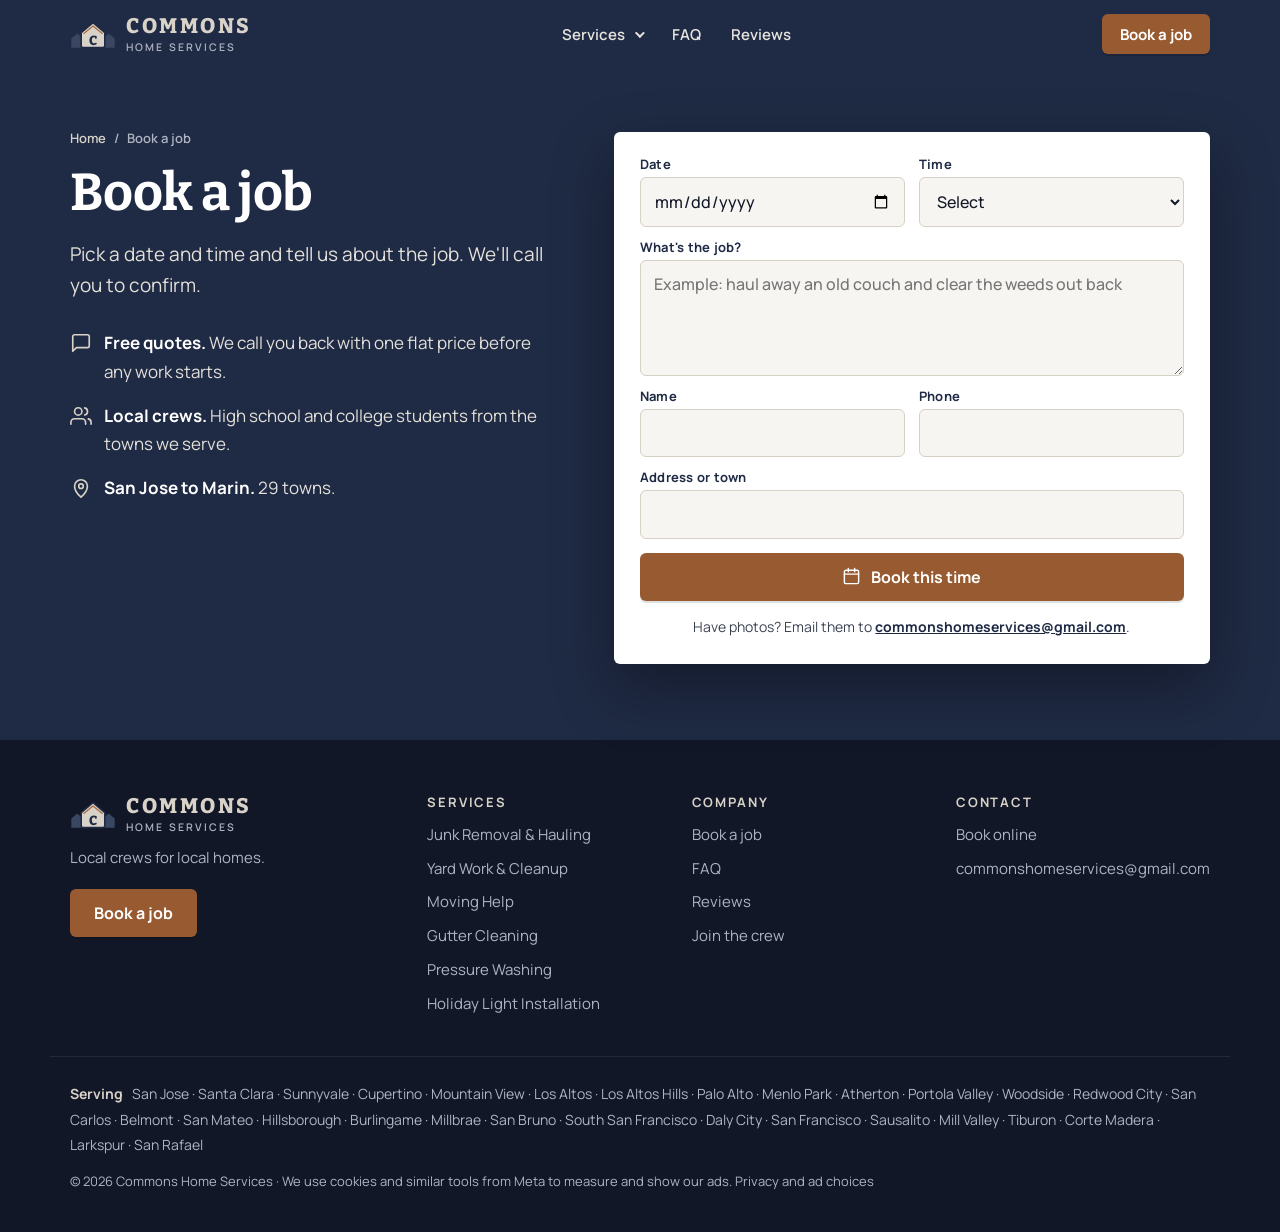
==== commit 55ee1809: "Meta Pixel, Cloudflare Web Analytics, Meta domain tag, privacy page - Meta Pixel (dataset 3531043180" ====
--- a/book.html
+++ b/book.html
@@ -13,12 +13,14 @@
 <meta property="og:image" content="https://commonshomeservices.com/img/og.jpg">
 <meta property="og:url" content="https://commonshomeservices.com/book.html">
 <meta name="theme-color" content="#1F2A44">
+<meta name="facebook-domain-verification" content="13prp94zv06i9u85zza3gkp50s1zy2">
+<script>!function(f,b,e,v,n,t,s){if(f.fbq)return;n=f.fbq=function(){n.callMethod?n.callMethod.apply(n,arguments):n.queue.push(arguments)};if(!f._fbq)f._fbq=n;n.push=n;n.loaded=!0;n.version='2.0';n.queue=[];t=b.createElement(e);t.async=!0;t.src=v;s=b.getElementsByTagName(e)[0];s.parentNode.insertBefore(t,s)}(window,document,'script','https://connect.facebook.net/en_US/fbevents.js');fbq('init','3531043180431392');fbq('track','PageView');</script>
 <link rel="preconnect" href="https://fonts.googleapis.com">
 <link rel="preconnect" href="https://fonts.gstatic.com" crossorigin>
 <link rel="stylesheet" href="https://fonts.googleapis.com/css2?family=Bitter:wght@700;800&family=Manrope:wght@400;500;600;700&display=swap">
-<link rel="stylesheet" href="styles.css">
+<link rel="stylesheet" href="styles.css?v=153759e3">
 <script>document.documentElement.classList.add('js');window.COMMONS={"web3forms_key": "7eeca234-f80f-404b-94c5-455190755da7", "booking_hours": [8, 18], "email": "commonshomeservices@gmail.com"};</script>
-<script src="site.js" defer></script>
+<script src="site.js?v=423d979a" defer></script>
 </head>
 <body>
 <a class="skip" href="#main">Skip to content</a>
@@ -86,10 +88,11 @@
     <div><h3>Contact</h3><ul><li><a href="book.html">Book online</a></li><li><a href="mailto:commonshomeservices@gmail.com">commonshomeservices@gmail.com</a></li></ul></div>
   </div>
   <div class="wrap foot-towns"><span>Serving</span> San Jose · Santa Clara · Sunnyvale · Cupertino · Mountain View · Los Altos · Los Altos Hills · Palo Alto · Menlo Park · Atherton · Portola Valley · Woodside · Redwood City · San Carlos · Belmont · San Mateo · Hillsborough · Burlingame · Millbrae · San Bruno · South San Francisco · Daly City · San Francisco · Sausalito · Mill Valley · Tiburon · Corte Madera · Larkspur · San Rafael</div>
-  <div class="wrap foot-legal">© 2026 Commons Home Services</div>
+  <div class="wrap foot-legal">© 2026 Commons Home Services · We use cookies and similar tools from Meta to measure and show our ads. <a href="privacy.html">Privacy and ad choices</a></div>
 </footer>
 <nav class="dock" aria-label="Book a job">
   <a class="btn btn-primary" href="book.html"><svg class="ico" viewBox="0 0 24 24" fill="none" stroke="currentColor" stroke-width="1.8" stroke-linecap="round" stroke-linejoin="round" aria-hidden="true"><rect x="3" y="4" width="18" height="17" rx="2"/><path d="M3 9h18M8 2v4M16 2v4"/></svg>Book a job</a>
 </nav>
+<script type='module' src='https://static.cloudflareinsights.com/beacon.min.js' data-cf-beacon='{"token": "bfb28db853c5455f8fc0d0047388a77a"}'></script>
 </body>
 </html>
--- a/styles.css
+++ b/styles.css
@@ -185,6 +185,13 @@
 details[open] .plus::after{transform:rotate(0)}
 .faq details p{padding:0 20px 18px;color:var(--body)}
 .faq-page{display:grid;gap:48px;max-width:860px}
+.prose{max-width:760px;color:var(--body)}
+.prose h2{font-size:clamp(22px,3vw,28px);margin:36px 0 10px}
+.prose h2:first-child{margin-top:0}
+.prose p{margin:0 0 14px}
+.prose ul{margin:0 0 14px;padding-left:22px}
+.prose li{margin:6px 0}
+.prose a{color:var(--cta);overflow-wrap:anywhere}
 .faq-group h2{font-size:26px;margin-bottom:16px}
 
 /* cta band */
